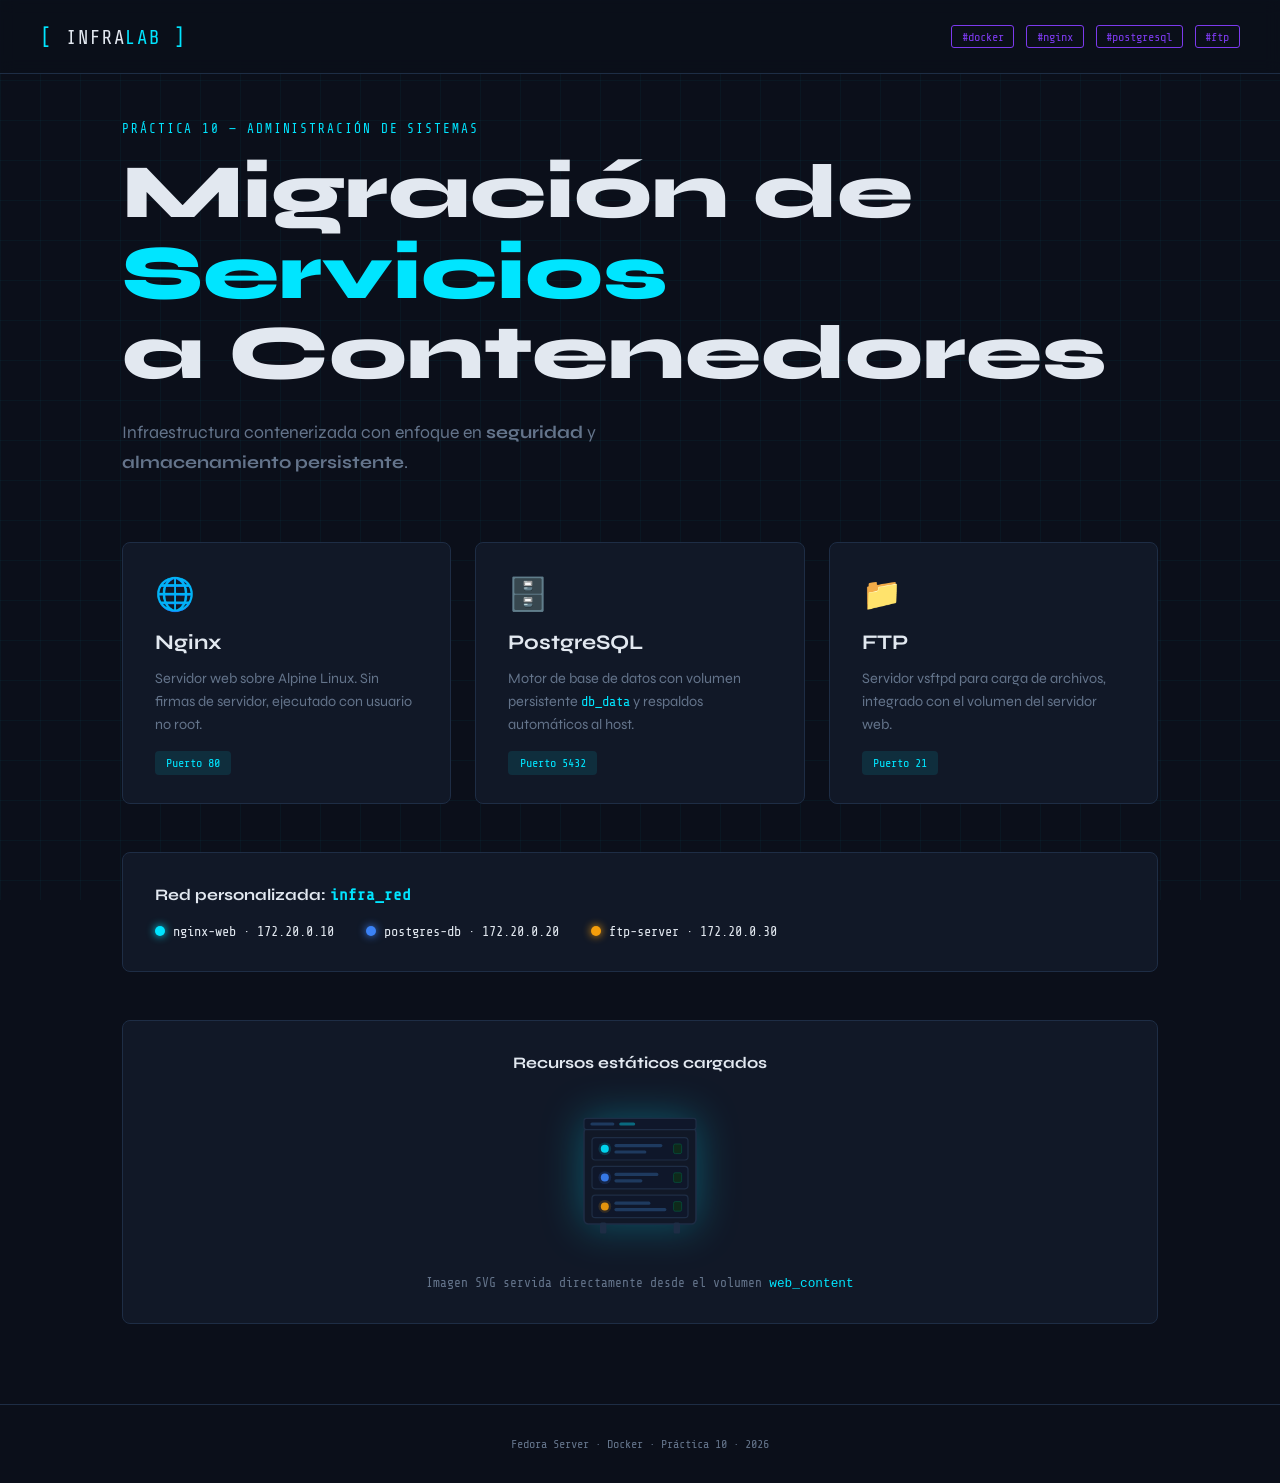
==== linux/practica10/nginx/web_content/index.html @ da1336a5 "ADD: Practica 10" ====
<!DOCTYPE html>
<html lang="es">
<head>
  <meta charset="UTF-8" />
  <meta name="viewport" content="width=device-width, initial-scale=1.0"/>
  <title>SysAdmin Lab · Práctica 10</title>
  <link rel="stylesheet" href="css/style.css" />
</head>
<body>
  <div class="grid-bg"></div>

  <header>
    <div class="logo">
      <span class="bracket">[</span>
      <span class="logo-text">INFRA<em>LAB</em></span>
      <span class="bracket">]</span>
    </div>
    <nav>
      <span class="nav-tag">#docker</span>
      <span class="nav-tag">#nginx</span>
      <span class="nav-tag">#postgresql</span>
      <span class="nav-tag">#ftp</span>
    </nav>
  </header>

  <main>
    <section class="hero">
      <p class="eyebrow">Práctica 10 — Administración de Sistemas</p>
      <h1>Migración de<br/><span class="accent">Servicios</span><br/>a Contenedores</h1>
      <p class="subtitle">Infraestructura contenerizada con enfoque en <strong>seguridad</strong> y <strong>almacenamiento persistente</strong>.</p>
    </section>

    <section class="services">
      <div class="card">
        <div class="card-icon">🌐</div>
        <h2>Nginx</h2>
        <p>Servidor web sobre Alpine Linux. Sin firmas de servidor, ejecutado con usuario no root.</p>
        <span class="tag">Puerto 80</span>
      </div>
      <div class="card">
        <div class="card-icon">🗄️</div>
        <h2>PostgreSQL</h2>
        <p>Motor de base de datos con volumen persistente <code>db_data</code> y respaldos automáticos al host.</p>
        <span class="tag">Puerto 5432</span>
      </div>
      <div class="card">
        <div class="card-icon">📁</div>
        <h2>FTP</h2>
        <p>Servidor vsftpd para carga de archivos, integrado con el volumen del servidor web.</p>
        <span class="tag">Puerto 21</span>
      </div>
    </section>

    <section class="network-info">
      <h3>Red personalizada: <code>infra_red</code></h3>
      <div class="net-grid">
        <div class="net-item"><span class="dot nginx"></span>nginx-web · 172.20.0.10</div>
        <div class="net-item"><span class="dot pg"></span>postgres-db · 172.20.0.20</div>
        <div class="net-item"><span class="dot ftp"></span>ftp-server · 172.20.0.30</div>
      </div>
    </section>

    <section class="static-demo">
      <h3>Recursos estáticos cargados</h3>
      <img src="img/server.svg" alt="Servidor" class="demo-img" />
      <p class="img-caption">Imagen SVG servida directamente desde el volumen <code>web_content</code></p>
    </section>
  </main>

  <footer>
    <p>Fedora Server · Docker · Práctica 10 · <span id="year"></span></p>
  </footer>
  <script>document.getElementById('year').textContent = new Date().getFullYear();</script>
</body>
</html>
---- linux/practica10/nginx/web_content/css/style.css ----
@import url('https://fonts.googleapis.com/css2?family=Share+Tech+Mono&family=Syne:wght@400;700;800&display=swap');

:root {
  --bg: #0b0f1a;
  --surface: #111827;
  --border: #1e2d45;
  --accent: #00e5ff;
  --accent2: #7c3aed;
  --text: #e2e8f0;
  --muted: #64748b;
  --mono: 'Share Tech Mono', monospace;
  --sans: 'Syne', sans-serif;
}

*, *::before, *::after { box-sizing: border-box; margin: 0; padding: 0; }

body {
  background: var(--bg);
  color: var(--text);
  font-family: var(--sans);
  min-height: 100vh;
  overflow-x: hidden;
}

/* animated grid background */
.grid-bg {
  position: fixed; inset: 0; z-index: 0;
  background-image:
    linear-gradient(rgba(0,229,255,.04) 1px, transparent 1px),
    linear-gradient(90deg, rgba(0,229,255,.04) 1px, transparent 1px);
  background-size: 40px 40px;
  pointer-events: none;
}

header {
  position: relative; z-index: 10;
  display: flex; justify-content: space-between; align-items: center;
  padding: 1.5rem 2.5rem;
  border-bottom: 1px solid var(--border);
  background: rgba(11,15,26,.8);
  backdrop-filter: blur(8px);
}

.logo { font-family: var(--mono); font-size: 1.2rem; letter-spacing: .1em; }
.bracket { color: var(--accent); font-size: 1.4rem; }
.logo-text { color: var(--text); }
.logo-text em { color: var(--accent); font-style: normal; }

nav { display: flex; gap: .75rem; flex-wrap: wrap; }
.nav-tag {
  font-family: var(--mono); font-size: .75rem;
  color: var(--accent2); border: 1px solid var(--accent2);
  padding: .2rem .6rem; border-radius: 3px;
}

main { position: relative; z-index: 1; max-width: 1100px; margin: 0 auto; padding: 3rem 2rem 5rem; }

/* HERO */
.hero { margin-bottom: 4rem; }
.eyebrow {
  font-family: var(--mono); font-size: .8rem;
  color: var(--accent); letter-spacing: .15em; text-transform: uppercase;
  margin-bottom: 1rem;
}
h1 {
  font-size: clamp(2.8rem, 6vw, 5rem); font-weight: 800; line-height: 1.05;
  margin-bottom: 1.5rem;
}
.accent { color: var(--accent); }
.subtitle { font-size: 1.1rem; color: var(--muted); max-width: 520px; line-height: 1.7; }

/* CARDS */
.services {
  display: grid; grid-template-columns: repeat(auto-fit, minmax(260px, 1fr));
  gap: 1.5rem; margin-bottom: 3rem;
}
.card {
  background: var(--surface); border: 1px solid var(--border);
  border-radius: 8px; padding: 2rem;
  transition: border-color .2s, transform .2s;
}
.card:hover { border-color: var(--accent); transform: translateY(-4px); }
.card-icon { font-size: 2rem; margin-bottom: 1rem; }
.card h2 { font-size: 1.3rem; margin-bottom: .75rem; }
.card p { color: var(--muted); font-size: .9rem; line-height: 1.6; margin-bottom: 1rem; }
.card code { font-family: var(--mono); color: var(--accent); font-size: .85rem; }
.tag {
  font-family: var(--mono); font-size: .75rem;
  background: rgba(0,229,255,.1); color: var(--accent);
  padding: .3rem .7rem; border-radius: 4px;
}

/* NETWORK */
.network-info {
  background: var(--surface); border: 1px solid var(--border);
  border-radius: 8px; padding: 2rem; margin-bottom: 3rem;
}
.network-info h3 { margin-bottom: 1.25rem; font-size: 1rem; }
.network-info code { font-family: var(--mono); color: var(--accent); }
.net-grid { display: flex; gap: 2rem; flex-wrap: wrap; }
.net-item { font-family: var(--mono); font-size: .85rem; display: flex; align-items: center; gap: .5rem; }
.dot { width: 10px; height: 10px; border-radius: 50%; display: inline-block; }
.dot.nginx { background: var(--accent); box-shadow: 0 0 8px var(--accent); }
.dot.pg { background: #3b82f6; box-shadow: 0 0 8px #3b82f6; }
.dot.ftp { background: #f59e0b; box-shadow: 0 0 8px #f59e0b; }

/* STATIC DEMO */
.static-demo {
  background: var(--surface); border: 1px solid var(--border);
  border-radius: 8px; padding: 2rem; text-align: center;
}
.static-demo h3 { margin-bottom: 1.5rem; font-size: 1rem; }
.demo-img { max-width: 160px; margin-bottom: 1rem; filter: drop-shadow(0 0 20px rgba(0,229,255,.3)); }
.img-caption { font-family: var(--mono); font-size: .8rem; color: var(--muted); }
.img-caption code { color: var(--accent); }

footer {
  position: relative; z-index: 1;
  text-align: center; padding: 2rem;
  font-family: var(--mono); font-size: .75rem; color: var(--muted);
  border-top: 1px solid var(--border);
}
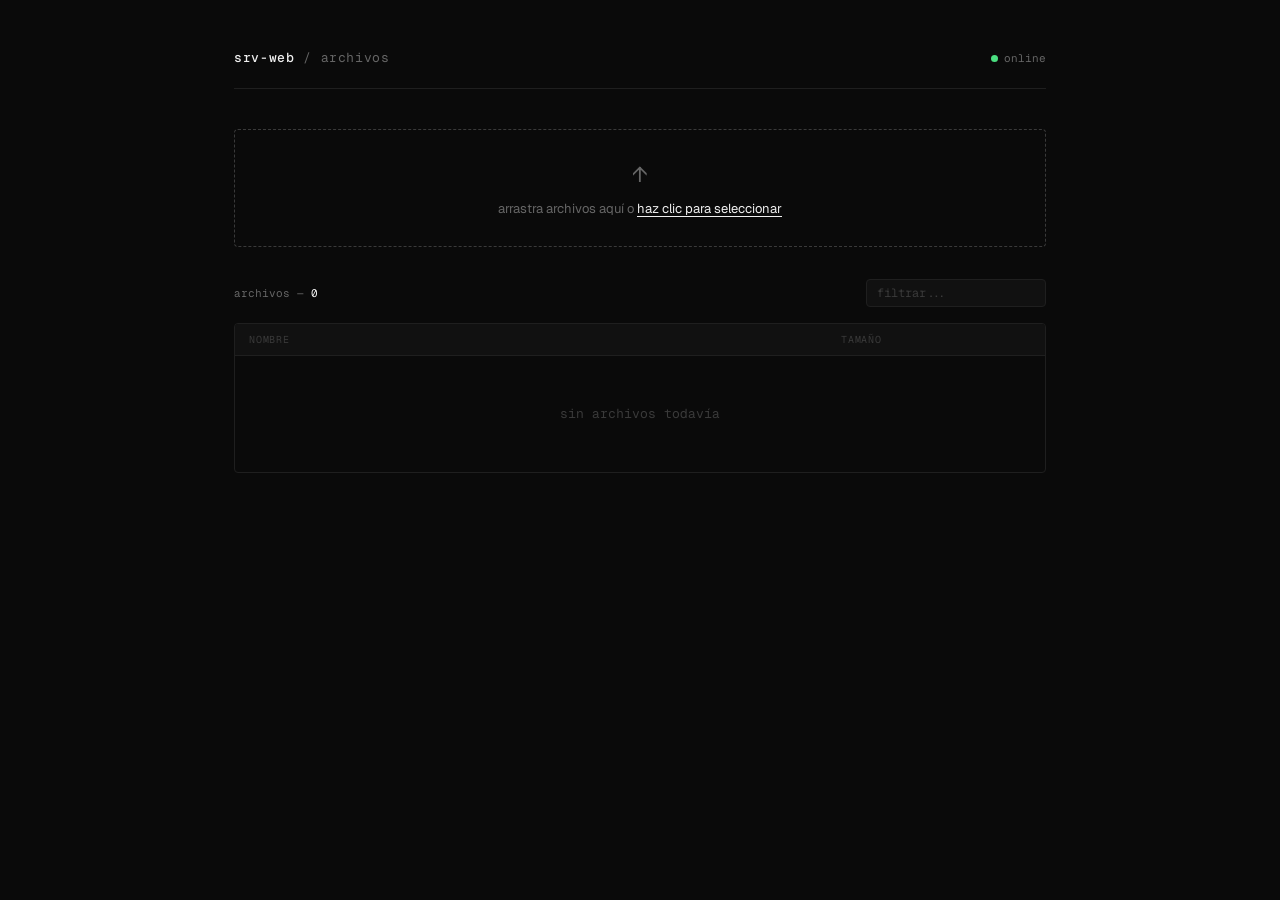
==== commit 4c5a4930: "ADD: Practica 10 fix ping" ====
--- a/linux/practica10/nginx/web_content/index.html
+++ b/linux/practica10/nginx/web_content/index.html
@@ -2,74 +2,613 @@
 <html lang="es">
 <head>
   <meta charset="UTF-8" />
-  <meta name="viewport" content="width=device-width, initial-scale=1.0"/>
-  <title>SysAdmin Lab · Práctica 10</title>
-  <link rel="stylesheet" href="css/style.css" />
+  <meta name="viewport" content="width=device-width, initial-scale=1.0" />
+  <title>srv-web / archivos</title>
+  <link rel="preconnect" href="https://fonts.googleapis.com">
+  <link rel="preconnect" href="https://fonts.gstatic.com" crossorigin>
+  <link href="https://fonts.googleapis.com/css2?family=Geist+Mono:wght@300;400;500&family=Geist:wght@300;400;500&display=swap" rel="stylesheet">
+  <style>
+    *, *::before, *::after { box-sizing: border-box; margin: 0; padding: 0; }
+
+    :root {
+      --bg:      #0a0a0a;
+      --surface: #111111;
+      --border:  #1f1f1f;
+      --muted:   #3a3a3a;
+      --text:    #e8e8e8;
+      --dim:     #666;
+      --accent:  #f0f0f0;
+      --green:   #4ade80;
+      --red:     #f87171;
+      --blue:    #60a5fa;
+      --yellow:  #fbbf24;
+      --radius:  4px;
+    }
+
+    html, body {
+      height: 100%;
+      background: var(--bg);
+      color: var(--text);
+      font-family: 'Geist', sans-serif;
+      font-size: 14px;
+      line-height: 1.5;
+    }
+
+    /* ── Layout ── */
+    .shell {
+      max-width: 860px;
+      margin: 0 auto;
+      padding: 48px 24px 80px;
+    }
+
+    /* ── Header ── */
+    header {
+      display: flex;
+      align-items: baseline;
+      gap: 12px;
+      margin-bottom: 40px;
+      border-bottom: 1px solid var(--border);
+      padding-bottom: 20px;
+    }
+    .logo {
+      font-family: 'Geist Mono', monospace;
+      font-size: 13px;
+      color: var(--dim);
+      letter-spacing: 0.05em;
+    }
+    .logo span { color: var(--accent); font-weight: 500; }
+    .status-dot {
+      width: 7px; height: 7px;
+      background: var(--green);
+      border-radius: 50%;
+      display: inline-block;
+      margin-right: 6px;
+      animation: pulse 2s ease infinite;
+    }
+    @keyframes pulse {
+      0%, 100% { opacity: 1; }
+      50%       { opacity: 0.4; }
+    }
+    .srv-status {
+      font-size: 11px;
+      color: var(--dim);
+      font-family: 'Geist Mono', monospace;
+      margin-left: auto;
+    }
+
+    /* ── Upload zone ── */
+    .drop-zone {
+      border: 1px dashed var(--muted);
+      border-radius: var(--radius);
+      padding: 28px;
+      text-align: center;
+      cursor: pointer;
+      transition: border-color 0.15s, background 0.15s;
+      margin-bottom: 32px;
+      position: relative;
+    }
+    .drop-zone:hover, .drop-zone.over {
+      border-color: var(--accent);
+      background: rgba(255,255,255,0.02);
+    }
+    .drop-zone input[type="file"] {
+      position: absolute; inset: 0; opacity: 0; cursor: pointer; width: 100%; height: 100%;
+    }
+    .drop-icon {
+      font-size: 22px;
+      margin-bottom: 8px;
+      color: var(--dim);
+    }
+    .drop-label {
+      font-size: 13px;
+      color: var(--dim);
+    }
+    .drop-label em { color: var(--accent); font-style: normal; text-decoration: underline; text-underline-offset: 3px; }
+
+    /* ── Upload progress ── */
+    #upload-status {
+      display: none;
+      margin-bottom: 20px;
+      padding: 12px 14px;
+      background: var(--surface);
+      border: 1px solid var(--border);
+      border-radius: var(--radius);
+      font-family: 'Geist Mono', monospace;
+      font-size: 12px;
+      color: var(--dim);
+    }
+
+    /* ── Toolbar ── */
+    .toolbar {
+      display: flex;
+      align-items: center;
+      gap: 12px;
+      margin-bottom: 16px;
+    }
+    .toolbar-left {
+      font-family: 'Geist Mono', monospace;
+      font-size: 11px;
+      color: var(--dim);
+    }
+    .toolbar-left span { color: var(--accent); }
+    .filter-input {
+      margin-left: auto;
+      background: var(--surface);
+      border: 1px solid var(--border);
+      border-radius: var(--radius);
+      padding: 5px 10px;
+      font-size: 12px;
+      font-family: 'Geist Mono', monospace;
+      color: var(--text);
+      outline: none;
+      width: 180px;
+      transition: border-color 0.15s;
+    }
+    .filter-input:focus { border-color: var(--muted); }
+    .filter-input::placeholder { color: var(--muted); }
+
+    /* ── File list ── */
+    .file-list {
+      border: 1px solid var(--border);
+      border-radius: var(--radius);
+      overflow: hidden;
+    }
+    .file-list-header {
+      display: grid;
+      grid-template-columns: 1fr 90px 100px;
+      padding: 8px 14px;
+      background: var(--surface);
+      font-family: 'Geist Mono', monospace;
+      font-size: 10px;
+      color: var(--muted);
+      letter-spacing: 0.08em;
+      text-transform: uppercase;
+      border-bottom: 1px solid var(--border);
+    }
+    .file-row {
+      display: grid;
+      grid-template-columns: 1fr 90px 100px;
+      padding: 10px 14px;
+      border-bottom: 1px solid var(--border);
+      align-items: center;
+      transition: background 0.1s;
+      cursor: pointer;
+    }
+    .file-row:last-child { border-bottom: none; }
+    .file-row:hover { background: rgba(255,255,255,0.025); }
+    .file-row.empty-row { cursor: default; }
+    .file-row.empty-row:hover { background: transparent; }
+
+    .file-name-cell {
+      display: flex;
+      align-items: center;
+      gap: 10px;
+      min-width: 0;
+    }
+    .file-icon {
+      font-size: 13px;
+      flex-shrink: 0;
+      width: 18px;
+      text-align: center;
+    }
+    .file-name {
+      font-family: 'Geist Mono', monospace;
+      font-size: 12px;
+      color: var(--accent);
+      white-space: nowrap;
+      overflow: hidden;
+      text-overflow: ellipsis;
+    }
+    .file-size {
+      font-family: 'Geist Mono', monospace;
+      font-size: 11px;
+      color: var(--dim);
+    }
+    .file-actions {
+      display: flex;
+      gap: 6px;
+      justify-content: flex-end;
+    }
+    .btn-sm {
+      background: none;
+      border: 1px solid var(--border);
+      border-radius: var(--radius);
+      color: var(--dim);
+      font-size: 11px;
+      font-family: 'Geist Mono', monospace;
+      padding: 3px 8px;
+      cursor: pointer;
+      transition: border-color 0.12s, color 0.12s;
+      text-decoration: none;
+      display: inline-flex;
+      align-items: center;
+      gap: 4px;
+    }
+    .btn-sm:hover { border-color: var(--accent); color: var(--accent); }
+    .btn-preview:hover { border-color: var(--blue); color: var(--blue); }
+
+    .empty-state {
+      padding: 48px 0;
+      text-align: center;
+      color: var(--muted);
+      font-size: 13px;
+      font-family: 'Geist Mono', monospace;
+    }
+
+    /* ── Preview modal ── */
+    .modal-overlay {
+      display: none;
+      position: fixed; inset: 0;
+      background: rgba(0,0,0,0.85);
+      backdrop-filter: blur(4px);
+      z-index: 100;
+      align-items: center;
+      justify-content: center;
+      padding: 24px;
+    }
+    .modal-overlay.open { display: flex; }
+    .modal {
+      background: var(--surface);
+      border: 1px solid var(--border);
+      border-radius: 6px;
+      width: 100%;
+      max-width: 760px;
+      max-height: 85vh;
+      display: flex;
+      flex-direction: column;
+      overflow: hidden;
+    }
+    .modal-header {
+      display: flex;
+      align-items: center;
+      padding: 12px 16px;
+      border-bottom: 1px solid var(--border);
+      gap: 10px;
+    }
+    .modal-title {
+      font-family: 'Geist Mono', monospace;
+      font-size: 12px;
+      color: var(--accent);
+      flex: 1;
+      overflow: hidden;
+      text-overflow: ellipsis;
+      white-space: nowrap;
+    }
+    .modal-close {
+      background: none; border: none; color: var(--dim);
+      font-size: 18px; cursor: pointer; line-height: 1;
+      padding: 0 4px;
+      transition: color 0.1s;
+    }
+    .modal-close:hover { color: var(--accent); }
+    .modal-body {
+      flex: 1;
+      overflow: auto;
+      padding: 0;
+    }
+    .preview-image {
+      display: block;
+      max-width: 100%;
+      max-height: 100%;
+      margin: 0 auto;
+      object-fit: contain;
+    }
+    .preview-text {
+      padding: 20px;
+      font-family: 'Geist Mono', monospace;
+      font-size: 12px;
+      white-space: pre-wrap;
+      word-break: break-all;
+      color: var(--text);
+      line-height: 1.7;
+    }
+    .preview-video { width: 100%; display: block; }
+    .preview-pdf   { width: 100%; height: 60vh; border: none; display: block; }
+    .preview-unsupported {
+      padding: 48px;
+      text-align: center;
+      color: var(--dim);
+      font-family: 'Geist Mono', monospace;
+      font-size: 13px;
+    }
+
+    /* ── Toast ── */
+    #toast {
+      position: fixed;
+      bottom: 24px; right: 24px;
+      background: var(--surface);
+      border: 1px solid var(--border);
+      border-radius: var(--radius);
+      padding: 10px 16px;
+      font-size: 12px;
+      font-family: 'Geist Mono', monospace;
+      color: var(--text);
+      transform: translateY(12px);
+      opacity: 0;
+      transition: opacity 0.2s, transform 0.2s;
+      pointer-events: none;
+      z-index: 999;
+    }
+    #toast.show { opacity: 1; transform: translateY(0); }
+    #toast.ok   { border-color: var(--green); color: var(--green); }
+    #toast.err  { border-color: var(--red);   color: var(--red); }
+  </style>
 </head>
 <body>
-  <div class="grid-bg"></div>
-
+
+<div class="shell">
+
+  <!-- Header -->
   <header>
-    <div class="logo">
-      <span class="bracket">[</span>
-      <span class="logo-text">INFRA<em>LAB</em></span>
-      <span class="bracket">]</span>
+    <div class="logo"><span>srv-web</span> / archivos</div>
+    <div class="srv-status"><span class="status-dot"></span>online</div>
+  </header>
+
+  <!-- Drop zone for upload -->
+  <div class="drop-zone" id="dropZone">
+    <input type="file" id="fileInput" multiple />
+    <div class="drop-icon">↑</div>
+    <div class="drop-label">arrastra archivos aquí o <em>haz clic para seleccionar</em></div>
+  </div>
+
+  <!-- Upload feedback -->
+  <div id="upload-status"></div>
+
+  <!-- Toolbar -->
+  <div class="toolbar">
+    <div class="toolbar-left">
+      archivos — <span id="file-count">0</span>
     </div>
-    <nav>
-      <span class="nav-tag">#docker</span>
-      <span class="nav-tag">#nginx</span>
-      <span class="nav-tag">#postgresql</span>
-      <span class="nav-tag">#ftp</span>
-    </nav>
-  </header>
-
-  <main>
-    <section class="hero">
-      <p class="eyebrow">Práctica 10 — Administración de Sistemas</p>
-      <h1>Migración de<br/><span class="accent">Servicios</span><br/>a Contenedores</h1>
-      <p class="subtitle">Infraestructura contenerizada con enfoque en <strong>seguridad</strong> y <strong>almacenamiento persistente</strong>.</p>
-    </section>
-
-    <section class="services">
-      <div class="card">
-        <div class="card-icon">🌐</div>
-        <h2>Nginx</h2>
-        <p>Servidor web sobre Alpine Linux. Sin firmas de servidor, ejecutado con usuario no root.</p>
-        <span class="tag">Puerto 80</span>
+    <input class="filter-input" type="text" id="filterInput" placeholder="filtrar..." />
+  </div>
+
+  <!-- File list -->
+  <div class="file-list" id="fileList">
+    <div class="file-list-header">
+      <span>nombre</span>
+      <span>tamaño</span>
+      <span></span>
+    </div>
+    <div class="empty-state" id="emptyState">sin archivos todavía</div>
+  </div>
+
+</div>
+
+<!-- Preview Modal -->
+<div class="modal-overlay" id="modalOverlay">
+  <div class="modal">
+    <div class="modal-header">
+      <span class="modal-title" id="modalTitle">—</span>
+      <a id="modalDownload" href="#" class="btn-sm">↓ descargar</a>
+      <button class="modal-close" id="modalClose">×</button>
+    </div>
+    <div class="modal-body" id="modalBody"></div>
+  </div>
+</div>
+
+<!-- Toast -->
+<div id="toast"></div>
+
+<script>
+// ─── File type helpers ───────────────────────────────────────────────────────
+const EXT_MAP = {
+  image:  ['png','jpg','jpeg','gif','webp','svg','bmp','ico'],
+  video:  ['mp4','webm','ogg','mov'],
+  audio:  ['mp3','wav','ogg','flac'],
+  pdf:    ['pdf'],
+  text:   ['txt','md','sh','bash','py','js','ts','json','yaml','yml','xml','html','htm','css','conf','env','log','ini','cfg','toml','sql'],
+  zip:    ['zip','tar','gz','rar','7z'],
+};
+const ICONS = {
+  image:'🖼', video:'▶', audio:'♪', pdf:'📄', text:'📝', zip:'📦', default:'📎'
+};
+
+function getType(name) {
+  const ext = name.split('.').pop().toLowerCase();
+  for (const [type, exts] of Object.entries(EXT_MAP))
+    if (exts.includes(ext)) return type;
+  return 'default';
+}
+
+function fmtSize(bytes) {
+  if (bytes == null) return '—';
+  if (bytes < 1024) return bytes + ' B';
+  if (bytes < 1024**2) return (bytes/1024).toFixed(1) + ' KB';
+  return (bytes/1024**2).toFixed(1) + ' MB';
+}
+
+// ─── State ───────────────────────────────────────────────────────────────────
+let ALL_FILES = [];
+
+// ─── Load file list via NGINX autoindex JSON ──────────────────────────────
+async function loadFiles() {
+  try {
+    const res = await fetch('/files/?format=json', { cache: 'no-cache' });
+    if (!res.ok) throw new Error();
+    const data = await res.json();
+    ALL_FILES = data
+      .filter(f => f.type === 'file')
+      .map(f => ({ name: f.name, size: f.size || null, mtime: f.mtime || null }));
+  } catch {
+    // Fallback: fetch directory listing HTML and parse hrefs
+    try {
+      const res = await fetch('/files/', { cache: 'no-cache' });
+      const html = await res.text();
+      const parser = new DOMParser();
+      const doc = parser.parseFromString(html, 'text/html');
+      const links = [...doc.querySelectorAll('a[href]')]
+        .map(a => a.getAttribute('href'))
+        .filter(h => h && !h.startsWith('?') && h !== '../' && !h.endsWith('/'));
+      ALL_FILES = links.map(name => ({ name: decodeURIComponent(name), size: null }));
+    } catch { ALL_FILES = []; }
+  }
+  renderList(ALL_FILES);
+}
+
+function renderList(files) {
+  const list = document.getElementById('fileList');
+  const empty = document.getElementById('emptyState');
+  const count = document.getElementById('file-count');
+  count.textContent = files.length;
+
+  // Remove old rows (keep header + empty)
+  [...list.querySelectorAll('.file-row')].forEach(r => r.remove());
+  empty.style.display = files.length ? 'none' : 'block';
+
+  files.forEach(file => {
+    const type = getType(file.name);
+    const icon = ICONS[type] || ICONS.default;
+    const url  = '/files/' + encodeURIComponent(file.name);
+
+    const row = document.createElement('div');
+    row.className = 'file-row';
+    row.innerHTML = `
+      <div class="file-name-cell">
+        <span class="file-icon">${icon}</span>
+        <span class="file-name">${escHtml(file.name)}</span>
       </div>
-      <div class="card">
-        <div class="card-icon">🗄️</div>
-        <h2>PostgreSQL</h2>
-        <p>Motor de base de datos con volumen persistente <code>db_data</code> y respaldos automáticos al host.</p>
-        <span class="tag">Puerto 5432</span>
+      <span class="file-size">${fmtSize(file.size)}</span>
+      <div class="file-actions">
+        ${canPreview(type) ? `<button class="btn-sm btn-preview" data-name="${escHtml(file.name)}" data-url="${url}" data-type="${type}">⊙ ver</button>` : ''}
+        <a class="btn-sm" href="${url}" download>↓</a>
       </div>
-      <div class="card">
-        <div class="card-icon">📁</div>
-        <h2>FTP</h2>
-        <p>Servidor vsftpd para carga de archivos, integrado con el volumen del servidor web.</p>
-        <span class="tag">Puerto 21</span>
-      </div>
-    </section>
-
-    <section class="network-info">
-      <h3>Red personalizada: <code>infra_red</code></h3>
-      <div class="net-grid">
-        <div class="net-item"><span class="dot nginx"></span>nginx-web · 172.20.0.10</div>
-        <div class="net-item"><span class="dot pg"></span>postgres-db · 172.20.0.20</div>
-        <div class="net-item"><span class="dot ftp"></span>ftp-server · 172.20.0.30</div>
-      </div>
-    </section>
-
-    <section class="static-demo">
-      <h3>Recursos estáticos cargados</h3>
-      <img src="img/server.svg" alt="Servidor" class="demo-img" />
-      <p class="img-caption">Imagen SVG servida directamente desde el volumen <code>web_content</code></p>
-    </section>
-  </main>
-
-  <footer>
-    <p>Fedora Server · Docker · Práctica 10 · <span id="year"></span></p>
-  </footer>
-  <script>document.getElementById('year').textContent = new Date().getFullYear();</script>
+    `;
+    list.appendChild(row);
+  });
+
+  // Preview button listeners
+  list.querySelectorAll('.btn-preview').forEach(btn => {
+    btn.addEventListener('click', e => {
+      e.stopPropagation();
+      openPreview(btn.dataset.name, btn.dataset.url, btn.dataset.type);
+    });
+  });
+}
+
+function canPreview(type) {
+  return ['image','video','audio','pdf','text'].includes(type);
+}
+
+function escHtml(s) {
+  return s.replace(/&/g,'&amp;').replace(/</g,'&lt;').replace(/>/g,'&gt;').replace(/"/g,'&quot;');
+}
+
+// ─── Filter ──────────────────────────────────────────────────────────────────
+document.getElementById('filterInput').addEventListener('input', function() {
+  const q = this.value.toLowerCase();
+  const filtered = ALL_FILES.filter(f => f.name.toLowerCase().includes(q));
+  renderList(filtered);
+});
+
+// ─── Preview Modal ───────────────────────────────────────────────────────────
+async function openPreview(name, url, type) {
+  const overlay = document.getElementById('modalOverlay');
+  const title   = document.getElementById('modalTitle');
+  const body    = document.getElementById('modalBody');
+  const dlBtn   = document.getElementById('modalDownload');
+
+  title.textContent = name;
+  dlBtn.href = url;
+  dlBtn.download = name;
+  body.innerHTML = '<div class="preview-unsupported">cargando…</div>';
+  overlay.classList.add('open');
+
+  if (type === 'image') {
+    body.innerHTML = `<img class="preview-image" src="${url}" alt="${escHtml(name)}" />`;
+  } else if (type === 'video') {
+    body.innerHTML = `<video class="preview-video" controls autoplay><source src="${url}"></video>`;
+  } else if (type === 'audio') {
+    body.innerHTML = `<div style="padding:32px;text-align:center"><audio controls src="${url}"></audio></div>`;
+  } else if (type === 'pdf') {
+    body.innerHTML = `<iframe class="preview-pdf" src="${url}"></iframe>`;
+  } else if (type === 'text') {
+    try {
+      const res = await fetch(url);
+      const text = await res.text();
+      const pre = document.createElement('pre');
+      pre.className = 'preview-text';
+      pre.textContent = text;
+      body.innerHTML = '';
+      body.appendChild(pre);
+    } catch {
+      body.innerHTML = '<div class="preview-unsupported">no se pudo cargar el archivo</div>';
+    }
+  } else {
+    body.innerHTML = '<div class="preview-unsupported">previsualización no disponible — descárgalo</div>';
+  }
+}
+
+document.getElementById('modalClose').addEventListener('click', () => {
+  document.getElementById('modalOverlay').classList.remove('open');
+  document.getElementById('modalBody').innerHTML = '';
+});
+document.getElementById('modalOverlay').addEventListener('click', function(e) {
+  if (e.target === this) {
+    this.classList.remove('open');
+    document.getElementById('modalBody').innerHTML = '';
+  }
+});
+document.addEventListener('keydown', e => {
+  if (e.key === 'Escape') {
+    document.getElementById('modalOverlay').classList.remove('open');
+    document.getElementById('modalBody').innerHTML = '';
+  }
+});
+
+// ─── Upload via HTTP (NGINX upload module / WebDAV PUT) ──────────────────────
+// NGINX must be configured with dav_methods PUT; (see nginx.conf)
+async function uploadFile(file) {
+  const status = document.getElementById('upload-status');
+  status.style.display = 'block';
+  status.textContent = `↑ subiendo: ${file.name} …`;
+
+  try {
+    const res = await fetch('/files/' + encodeURIComponent(file.name), {
+      method: 'PUT',
+      body: file,
+      headers: { 'Content-Type': file.type || 'application/octet-stream' }
+    });
+    if (res.ok || res.status === 201 || res.status === 204) {
+      toast(`${file.name} subido`, 'ok');
+      await loadFiles();
+    } else {
+      toast(`error ${res.status}`, 'err');
+    }
+  } catch (err) {
+    toast('error al subir', 'err');
+  } finally {
+    status.style.display = 'none';
+  }
+}
+
+// ─── Drag & Drop + File Input ─────────────────────────────────────────────────
+const dropZone  = document.getElementById('dropZone');
+const fileInput = document.getElementById('fileInput');
+
+dropZone.addEventListener('dragover', e => { e.preventDefault(); dropZone.classList.add('over'); });
+dropZone.addEventListener('dragleave', () => dropZone.classList.remove('over'));
+dropZone.addEventListener('drop', e => {
+  e.preventDefault();
+  dropZone.classList.remove('over');
+  [...e.dataTransfer.files].forEach(uploadFile);
+});
+fileInput.addEventListener('change', () => {
+  [...fileInput.files].forEach(uploadFile);
+  fileInput.value = '';
+});
+
+// ─── Toast ────────────────────────────────────────────────────────────────────
+function toast(msg, type='ok') {
+  const el = document.getElementById('toast');
+  el.textContent = msg;
+  el.className = 'show ' + type;
+  clearTimeout(el._t);
+  el._t = setTimeout(() => { el.className = ''; }, 2800);
+}
+
+// ─── Init ─────────────────────────────────────────────────────────────────────
+loadFiles();
+setInterval(loadFiles, 10000); // auto-refresh every 10s
+</script>
 </body>
-</html>
+</html>
